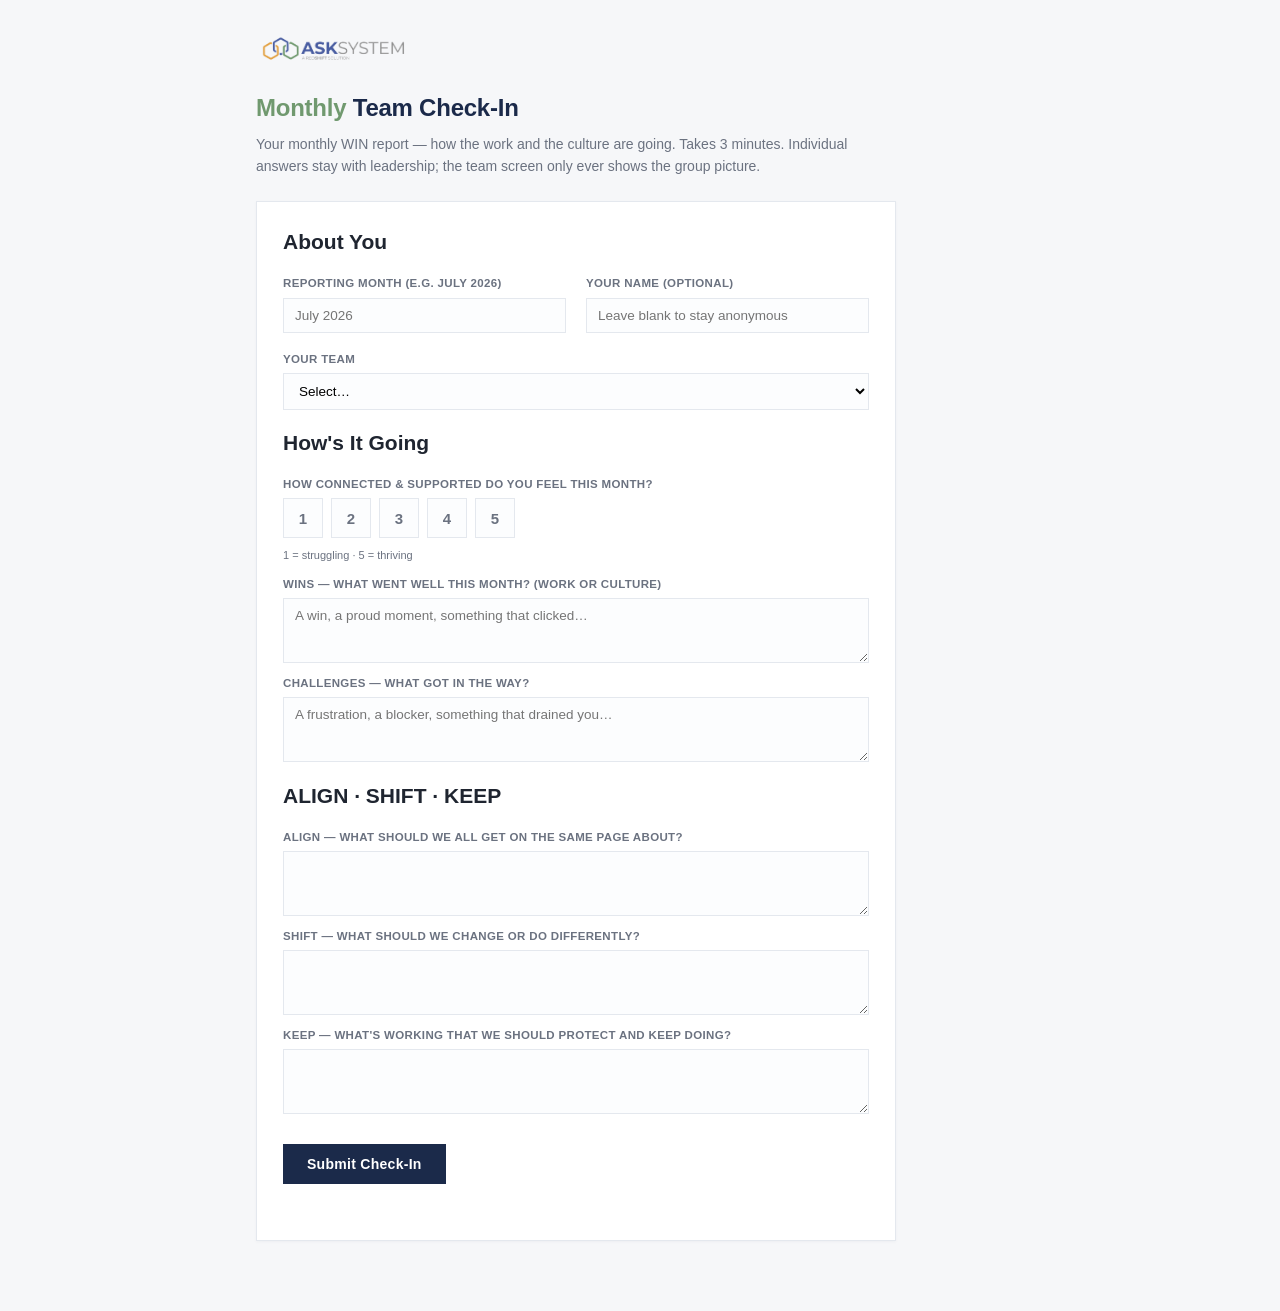
==== feedback.html @ cc436ef6 "Public entry links + gated results: split forms out of the dashboard Entry is now a link, not a logi" ====
<!DOCTYPE html>
<html lang="en">
<head>
<meta charset="UTF-8">
<meta name="viewport" content="width=device-width, initial-scale=1">
<meta name="robots" content="noindex, nofollow, noarchive, nosnippet">
<title>Monthly Team Check-In</title>
<link rel="stylesheet" href="assets/style.css">
</head>
<body>
<div class="public-page">
  <div class="app-brand"><img src="assets/ask-logo-color.png" alt="ASK System"></div>
  <h1 class="public-title"><span class="mark-keep">Monthly</span> Team Check-In</h1>
  <p class="public-sub">Your monthly WIN report — how the work and the culture are going. Takes 3 minutes. Individual answers stay with leadership; the team screen only ever shows the group picture.</p>
  <div id="feedbackRoot"></div>
</div>
<script src="assets/config.js"></script>
<script src="assets/common.js"></script>
<script src="assets/feedback-app.js"></script>
</body>
</html>
---- assets/style.css ----
:root{
  --navy:#1B2A4A; --steel:#3D5A80; --light:#F1F4F8; --green:#1E7145;
  --red:#B3261E; --amber:#B8860B; --grey:#6B7280; --ink:#1F2530; --border:#E4E8EE;
  --ask-green:#70996F; --page:#F6F7F9; --card:#FFFFFF;
}
*{box-sizing:border-box;border-radius:0 !important;} /* squared - suite convention */
html,body{margin:0;padding:0;background:var(--page);color:var(--ink);
  font-family:-apple-system,BlinkMacSystemFont,"Segoe UI",Helvetica,Arial,sans-serif;
  -webkit-font-smoothing:antialiased;font-size:14px;line-height:1.5;}

/* ---------------- gate ---------------- */
.gate{min-height:100vh;display:flex;align-items:center;justify-content:center;padding:20px;}
.gate-box{position:relative;background:var(--card);border:1px solid var(--border);
  box-shadow:0 8px 30px rgba(27,42,74,.08);padding:44px 44px 34px;width:360px;text-align:center;}
.gate-box .ask-logo{max-width:210px;width:100%;height:auto;margin-bottom:22px;}
.gate-box .mark{font-size:12px;letter-spacing:.18em;text-transform:uppercase;color:var(--grey);margin-bottom:22px;}
.gate-box .mark .mark-keep{font-weight:700;color:var(--ask-green);letter-spacing:.14em;}
.gate-box input[type=password]{width:100%;padding:12px 14px;font-size:14px;border:1px solid var(--border);
  margin-bottom:12px;background:#FCFDFE;transition:border-color .15s;}
.gate-box input[type=password]:focus{outline:none;border-color:var(--steel);}
.gate-box button{width:100%;padding:12px;background:var(--navy);color:#fff;border:none;font-size:14px;
  font-weight:600;cursor:pointer;letter-spacing:.02em;transition:background .15s;}
.gate-box button:hover{background:#26385e;}
.gate-error{color:var(--red);font-size:12.5px;margin-top:12px;min-height:16px;}
.gate-note{color:var(--grey);font-size:11px;margin-top:22px;line-height:1.5;}

/* info icon (round, deliberate exception to squared rule) */
.info-icon{display:inline-flex;align-items:center;justify-content:center;width:20px;height:20px;
  border-radius:50% !important;background:var(--steel);color:#fff;font-family:Georgia,serif;
  font-style:italic;font-weight:bold;font-size:13px;cursor:pointer;border:none;line-height:1;flex:0 0 auto;}
.info-icon:hover{background:var(--navy);}

/* ---------------- modal ---------------- */
.modal-overlay{display:none;position:fixed;inset:0;background:rgba(27,42,74,.5);
  align-items:center;justify-content:center;z-index:100;padding:20px;}
.modal-overlay.visible{display:flex;}
.modal-box{position:relative;background:var(--card);border:1px solid var(--border);
  box-shadow:0 20px 60px rgba(0,0,0,.25);padding:34px 38px;width:540px;max-width:92vw;max-height:84vh;overflow-y:auto;text-align:left;}
.modal-box h2{color:var(--navy);font-size:19px;margin:0 0 8px;}
.modal-box h3{color:var(--navy);font-size:13px;font-weight:700;margin:20px 0 6px;
  padding-bottom:5px;border-bottom:1px solid var(--border);}
.modal-box p{font-size:13px;line-height:1.55;margin:0 0 6px;color:var(--ink);}
.modal-sub{color:var(--grey) !important;}
.modal-feeds{color:var(--ask-green) !important;font-weight:600;}
.modal-tiny{color:var(--grey) !important;font-size:11.5px !important;margin-top:18px !important;padding-top:14px;border-top:1px solid var(--border);}
.modal-close{position:absolute;top:12px;right:12px;width:28px;height:28px;background:none;border:none;
  color:var(--grey);font-size:20px;cursor:pointer;line-height:1;}
.modal-close:hover{color:var(--navy);}

/* ---------------- app shell ---------------- */
.app{display:none;max-width:1080px;margin:0 auto;padding:30px 26px 70px;}
.app.visible{display:block;}
.app-brand{margin-bottom:20px;}
.app-brand img{height:30px;width:auto;}
.app-header{display:flex;justify-content:space-between;align-items:center;margin-bottom:8px;}
.app-header h1{font-size:24px;font-weight:700;color:var(--navy);margin:0;letter-spacing:-.01em;}
.badge{display:inline-block;font-size:10.5px;font-weight:700;text-transform:uppercase;letter-spacing:.06em;
  padding:4px 10px;color:#fff;}
.badge-admin{background:var(--red);}
.badge-manager{background:var(--amber);}
.badge-team{background:var(--steel);}
.subline{color:var(--grey);font-size:13px;margin:8px 0 24px;}
.logout{background:none;border:1px solid var(--border);color:var(--grey);padding:7px 14px;font-size:12px;
  cursor:pointer;transition:all .15s;}
.logout:hover{border-color:var(--steel);color:var(--navy);}

/* ---------------- KPI tiles (white + colored accent) ---------------- */
.kpis{display:grid;grid-template-columns:repeat(auto-fit,minmax(190px,1fr));gap:14px;margin-bottom:30px;}
.kpi{background:var(--card);border:1px solid var(--border);border-top:3px solid var(--steel);
  padding:18px 20px;box-shadow:0 1px 3px rgba(27,42,74,.04);}
.kpi .lbl{font-size:10.5px;text-transform:uppercase;letter-spacing:.05em;color:var(--grey);font-weight:600;}
.kpi .val{font-size:27px;font-weight:700;color:var(--navy);margin-top:8px;line-height:1.05;letter-spacing:-.02em;}
.kpi .kpi-sub{font-size:11.5px;color:var(--grey);margin-top:6px;}

/* ---------------- sections ---------------- */
.tabcontent > h2, .section h2, .app > h2{font-size:12px;font-weight:700;text-transform:uppercase;
  letter-spacing:.06em;color:var(--navy);margin:30px 0 12px;padding-bottom:8px;
  border-bottom:2px solid var(--border);}
.tabcontent > h2:first-child{margin-top:6px;}
.sub-label{font-size:12.5px;font-weight:600;color:var(--navy);margin:16px 0 8px;}
.inline-stat{font-size:14px;margin:0 0 14px;color:var(--ink);}
.inline-stat b{font-size:20px;color:var(--navy);font-weight:700;}
.muted{color:var(--grey);font-size:12px;line-height:1.55;margin:8px 0;}
.callout{background:#FBF6E9;border-left:3px solid var(--amber);padding:11px 14px;font-size:12.5px;
  color:#5a4a1e;margin:12px 0;line-height:1.55;}

/* ---------------- tables (clean, borderless) ---------------- */
table{width:100%;border-collapse:collapse;font-size:13px;margin-bottom:12px;background:var(--card);
  border:1px solid var(--border);}
th{background:#FAFBFC;color:var(--grey);text-align:left;padding:10px 14px;font-size:10.5px;
  font-weight:700;text-transform:uppercase;letter-spacing:.04em;border-bottom:1px solid var(--border);}
td{padding:11px 14px;border-bottom:1px solid #F0F2F5;color:var(--ink);}
tbody tr:last-child td{border-bottom:none;}
tbody tr:hover td{background:#FAFBFC;}
.num{text-align:right;font-variant-numeric:tabular-nums;}

.chart-box{background:var(--card);border:1px solid var(--border);padding:18px;margin-bottom:12px;}
.chart-box canvas{max-height:240px;}

/* ---------------- rate chips ---------------- */
.chip{display:inline-block;padding:3px 10px;font-size:11.5px;font-weight:700;color:#fff;white-space:nowrap;}
.chip .chip-sub{font-weight:400;opacity:.9;font-size:10.5px;}
.rate-good{background:var(--green);}
.rate-ok{background:var(--amber);}
.rate-bad{background:var(--red);}
.rate-na{background:var(--grey);}

/* ---------------- tabs (underline style) ---------------- */
.tabbar{display:flex;gap:4px;border-bottom:1px solid var(--border);margin-bottom:22px;flex-wrap:wrap;}
.tabbtn{background:none;border:none;border-bottom:2px solid transparent;padding:11px 16px;font-size:13.5px;
  font-weight:600;color:var(--grey);cursor:pointer;margin-bottom:-1px;transition:color .15s,border-color .15s;}
.tabbtn:hover{color:var(--navy);}
.tabbtn.active{color:var(--navy);border-bottom-color:var(--navy);}

/* ---------------- goal bars ---------------- */
.goalbar{margin-bottom:18px;}
.goalbar-label{font-size:13px;margin-bottom:6px;font-weight:600;display:flex;justify-content:space-between;gap:10px;}
.goalbar-fig{color:var(--grey);font-weight:400;}
.goalbar-track{background:#EDF0F4;height:24px;width:100%;overflow:hidden;}
.goalbar-fill{height:100%;transition:width .4s ease;}

/* ---------------- entry / settings forms ---------------- */
.entry-form{background:var(--card);border:1px solid var(--border);padding:24px 26px;max-width:760px;
  box-shadow:0 1px 3px rgba(27,42,74,.04);}
.entry-form > h2:first-child{margin-top:0;}
.intro-row{display:flex;align-items:flex-start;gap:10px;margin-bottom:14px;}
.field-grid{display:grid;grid-template-columns:1fr 1fr;gap:10px 20px;margin-bottom:6px;}
@media (max-width:640px){.field-grid{grid-template-columns:1fr;}}
.field-row{display:flex;flex-direction:column;gap:5px;margin-bottom:12px;}
.field-row.horiz{flex-direction:row;align-items:center;gap:10px;}
.field-row label{font-size:11.5px;font-weight:600;color:var(--grey);text-transform:uppercase;letter-spacing:.03em;}
.field-row input{padding:9px 11px;font-size:13.5px;border:1px solid var(--border);background:#FCFDFE;
  width:100%;transition:border-color .15s;font-variant-numeric:tabular-nums;}
.field-row input:focus{outline:none;border-color:var(--steel);}
.provider-row{display:flex;flex-direction:row;gap:8px;align-items:center;}
.provider-row input{flex:1;min-width:0;}
.primary-btn{background:var(--navy);color:#fff;border:none;padding:12px 24px;font-size:14px;font-weight:600;
  cursor:pointer;margin-top:18px;letter-spacing:.02em;transition:background .15s;}
.primary-btn:hover{background:#26385e;}
.ghost-btn{background:none;border:1px solid var(--border);color:var(--steel);padding:8px 14px;font-size:12px;
  cursor:pointer;transition:all .15s;}
.ghost-btn:hover{border-color:var(--steel);background:#FAFBFC;}
.add-btn{background:var(--light);border:1px dashed var(--steel);color:var(--steel);padding:8px 14px;
  font-size:12.5px;cursor:pointer;margin:6px 0 18px;}
.add-btn:hover{background:#E8EDF4;}
.rm-btn{background:none;border:none;color:var(--red);font-size:18px;cursor:pointer;padding:0 8px;line-height:1;flex:0 0 auto;}
.save-status{font-size:13px;margin-top:14px;min-height:18px;}

/* upload dropzone */
.dropzone{border:2px dashed var(--border);background:#FAFBFC;padding:26px;text-align:center;
  cursor:pointer;transition:all .15s;margin-bottom:14px;}
.dropzone:hover{border-color:var(--steel);background:#F4F7FB;}
.dropzone .dz-title{font-size:14px;font-weight:600;color:var(--navy);margin-bottom:4px;}
.dropzone .dz-sub{font-size:12px;color:var(--grey);}

.section{margin-bottom:8px;}

/* ---------------- public entry / feedback pages ---------------- */
.public-page{max-width:820px;margin:0 auto;padding:34px 26px 70px;}
.public-title{font-size:24px;font-weight:700;color:var(--navy);margin:6px 0 8px;letter-spacing:-.01em;}
.public-title .mark-keep{color:var(--ask-green);}
.public-sub{color:var(--grey);font-size:14px;line-height:1.55;margin:0 0 24px;max-width:640px;}
.public-form{max-width:640px;}
.public-form textarea{padding:9px 11px;font-size:13.5px;border:1px solid var(--border);background:#FCFDFE;width:100%;font-family:inherit;resize:vertical;}
.public-form textarea:focus{outline:none;border-color:var(--steel);}
.public-form select{padding:9px 11px;font-size:13.5px;border:1px solid var(--border);background:#FCFDFE;width:100%;}
.public-form select:focus{outline:none;border-color:var(--steel);}
.rating{display:flex;gap:8px;}
.rating-dot{width:40px;height:40px;border:1px solid var(--border);background:#FCFDFE;color:var(--grey);font-size:15px;font-weight:700;cursor:pointer;transition:all .12s;}
.rating-dot:hover{border-color:var(--steel);}
.rating-dot.on{background:var(--ask-green);border-color:var(--ask-green);color:#fff;}
.rating-scale{font-size:11px;color:var(--grey);margin-top:4px;}
.done-card{background:var(--card);border:1px solid var(--border);box-shadow:0 1px 3px rgba(27,42,74,.05);padding:44px;text-align:center;max-width:520px;}
.done-check{width:56px;height:56px;border-radius:50% !important;background:var(--green);color:#fff;font-size:28px;
  display:flex;align-items:center;justify-content:center;margin:0 auto 18px;}
.done-card h2{font-size:20px;color:var(--navy);margin:0 0 10px;border:none;padding:0;text-transform:none;letter-spacing:0;}
.done-card p{color:var(--grey);font-size:13.5px;line-height:1.6;margin:0;}
.entry-links{font-size:12px;color:var(--grey);margin:0 0 20px;}
.entry-links a{color:var(--steel);text-decoration:none;border-bottom:1px solid var(--border);}
.entry-links a:hover{color:var(--navy);}

/* ---------------- entry wizard ---------------- */
.wizard{max-width:760px;}
.wiz-steps{display:flex;gap:0;margin-bottom:18px;flex-wrap:wrap;}
.wiz-step{display:flex;align-items:center;gap:8px;padding:8px 16px 8px 12px;font-size:12.5px;
  color:var(--grey);background:var(--card);border:1px solid var(--border);border-right:none;flex:1;min-width:0;
  cursor:default;position:relative;}
.wiz-step:last-child{border-right:1px solid var(--border);}
.wiz-step.done,.wiz-step.active{cursor:pointer;}
.wiz-step.active{background:var(--navy);border-color:var(--navy);color:#fff;}
.wiz-step.done{color:var(--navy);}
.wiz-num{display:inline-flex;align-items:center;justify-content:center;width:22px;height:22px;flex:0 0 auto;
  border-radius:50% !important;background:var(--light);color:var(--grey);font-size:11px;font-weight:700;}
.wiz-step.active .wiz-num{background:#fff;color:var(--navy);}
.wiz-step.done .wiz-num{background:var(--green);color:#fff;}
.wiz-title{font-weight:600;white-space:nowrap;overflow:hidden;text-overflow:ellipsis;}
@media (max-width:640px){.wiz-title{display:none;}.wiz-step{flex:0 0 auto;}}

.wiz-body{margin-bottom:0;border-bottom:none;}
.wiz-body h2{margin-top:0 !important;}
.wiz-hint{display:flex;align-items:center;gap:9px;font-size:12.5px;color:var(--grey);margin:0 0 18px;line-height:1.5;}
.wiz-nav{display:flex;justify-content:space-between;align-items:center;
  background:var(--card);border:1px solid var(--border);border-top:none;padding:16px 26px;}
.wiz-nav .primary-btn,.wiz-nav .ghost-btn{margin:0;}

.provider-head{display:flex;gap:8px;margin-bottom:6px;padding-right:34px;}
.provider-head span{flex:1;min-width:0;font-size:10.5px;font-weight:700;text-transform:uppercase;
  letter-spacing:.03em;color:var(--grey);}
.provider-head span:last-child{flex:0 0 22px;}

.review-grid{display:grid;grid-template-columns:repeat(3,1fr);gap:1px;background:var(--border);
  border:1px solid var(--border);margin-bottom:20px;}
@media (max-width:640px){.review-grid{grid-template-columns:repeat(2,1fr);}}
.review-cell{background:var(--card);padding:16px 18px;}
.rc-label{font-size:10.5px;text-transform:uppercase;letter-spacing:.04em;color:var(--grey);font-weight:600;}
.rc-val{font-size:22px;font-weight:700;color:var(--navy);margin-top:6px;letter-spacing:-.01em;}
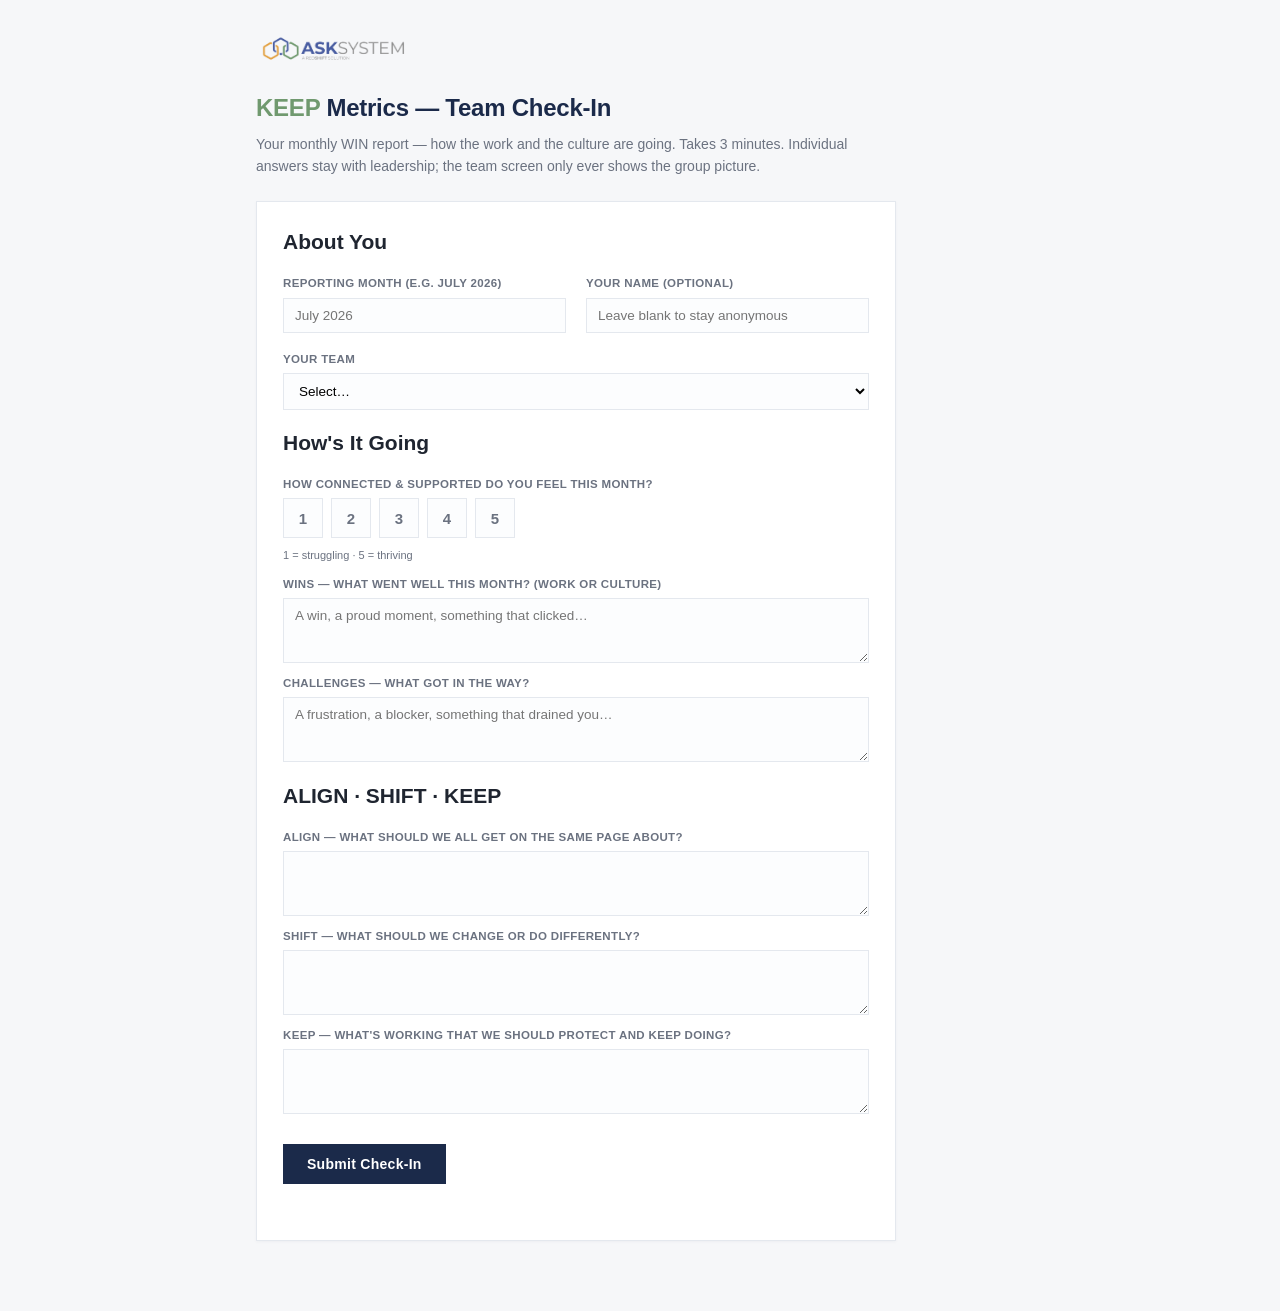
==== commit d4b3d87f: "Capitalize KEEP in the public form wordmarks KEEP Metrics — Monthly Numbers / KEEP Metrics — Team Ch" ====
--- a/feedback.html
+++ b/feedback.html
@@ -10,7 +10,7 @@
 <body>
 <div class="public-page">
   <div class="app-brand"><img src="assets/ask-logo-color.png" alt="ASK System"></div>
-  <h1 class="public-title"><span class="mark-keep">Monthly</span> Team Check-In</h1>
+  <h1 class="public-title"><span class="mark-keep">KEEP</span> Metrics — Team Check-In</h1>
   <p class="public-sub">Your monthly WIN report — how the work and the culture are going. Takes 3 minutes. Individual answers stay with leadership; the team screen only ever shows the group picture.</p>
   <div id="feedbackRoot"></div>
 </div>
